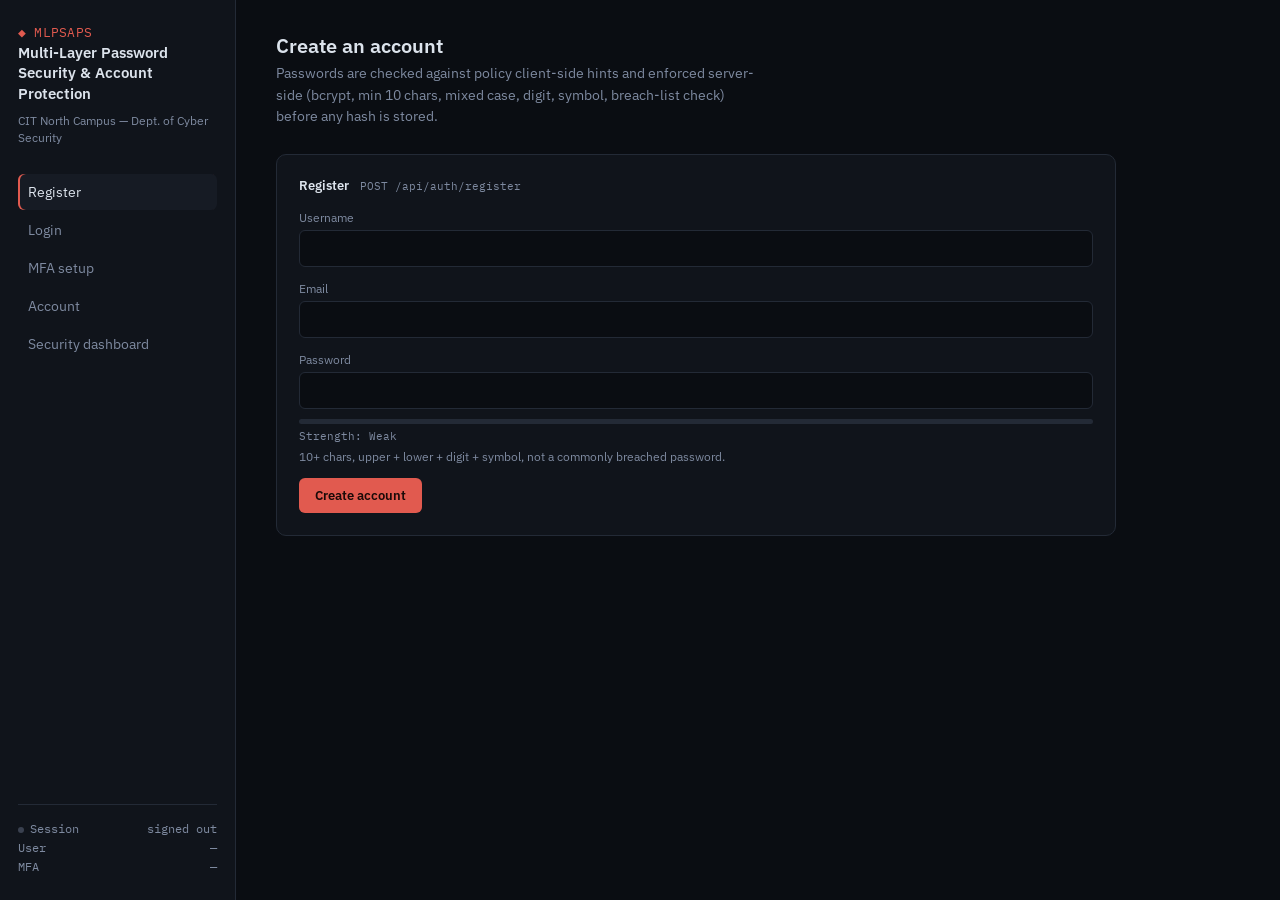
==== app/templates/index.html @ 43a4d63f "Add audit log PDF export" ====
<!DOCTYPE html>
<html lang="en">
<head>
<meta charset="UTF-8">
<meta name="viewport" content="width=device-width, initial-scale=1.0">
<title>MLPSAPS — Multi-Layer Password Security &amp; Account Protection</title>
<link rel="preconnect" href="https://fonts.googleapis.com">
<link href="https://fonts.googleapis.com/css2?family=IBM+Plex+Mono:wght@400;500;600;700&family=IBM+Plex+Sans:wght@400;500;600;700&display=swap" rel="stylesheet">
<style>
  :root{
    --bg: #0A0D12;
    --panel: #10141B;
    --panel-raised: #161B24;
    --line: #232A36;
    --text: #DCE3EC;
    --muted: #7E8AA0;
    --accent: #E15A4F;
    --accent-dim: #7A3530;
    --ok: #4FBE8A;
    --warn: #E0A63C;
    --danger: #E15A4F;
    --mono: 'IBM Plex Mono', ui-monospace, monospace;
    --sans: 'IBM Plex Sans', -apple-system, sans-serif;
  }
  *{box-sizing:border-box;}
  html,body{margin:0;padding:0;background:var(--bg);color:var(--text);font-family:var(--sans);}
  body{min-height:100vh;}
  a{color:inherit;}

  .shell{display:flex;min-height:100vh;}

  .rail{
    width:236px;flex-shrink:0;background:var(--panel);
    border-right:1px solid var(--line);padding:24px 18px;
    display:flex;flex-direction:column;gap:28px;
  }
  .brand{display:flex;flex-direction:column;gap:2px;}
  .brand .mark{font-family:var(--mono);font-size:13px;color:var(--accent);letter-spacing:.02em;}
  .brand .name{font-size:15px;font-weight:600;line-height:1.35;}
  .brand .sub{font-size:11.5px;color:var(--muted);margin-top:6px;line-height:1.5;}

  .nav{display:flex;flex-direction:column;gap:2px;}
  .nav button{
    all:unset;cursor:pointer;padding:9px 10px;border-radius:6px;
    font-size:13.5px;color:var(--muted);font-family:var(--sans);
  }
  .nav button:hover{background:var(--panel-raised);color:var(--text);}
  .nav button.active{background:var(--panel-raised);color:var(--text);box-shadow:inset 2px 0 0 var(--accent);}

  .session-box{
    margin-top:auto;border-top:1px solid var(--line);padding-top:14px;
    font-family:var(--mono);font-size:11.5px;color:var(--muted);
  }
  .session-box .row{display:flex;justify-content:space-between;padding:2px 0;}
  .session-box .dot{width:6px;height:6px;border-radius:50%;display:inline-block;margin-right:6px;}
  .dot.on{background:var(--ok);} .dot.off{background:#3A4150;}

  .main{flex:1;padding:32px 40px;max-width:920px;}
  .view{display:none;}
  .view.active{display:block;}

  h1{font-size:20px;font-weight:600;margin:0 0 4px;}
  .lede{color:var(--muted);font-size:13.5px;margin:0 0 26px;max-width:60ch;line-height:1.6;}

  .card{
    background:var(--panel);border:1px solid var(--line);border-radius:10px;
    padding:22px;margin-bottom:18px;
  }
  .card h2{font-size:13px;font-weight:600;margin:0 0 16px;color:var(--text);}
  .card h2 .tag{font-family:var(--mono);font-size:10.5px;color:var(--muted);font-weight:400;margin-left:8px;}

  label{display:block;font-size:12px;color:var(--muted);margin:0 0 5px;}
  input[type=text],input[type=password],input[type=email]{
    width:100%;background:var(--bg);border:1px solid var(--line);border-radius:6px;
    padding:9px 11px;color:var(--text);font-family:var(--mono);font-size:13px;margin-bottom:14px;
  }
  input:focus{outline:2px solid var(--accent-dim);outline-offset:1px;border-color:var(--accent);}

  .row2{display:grid;grid-template-columns:1fr 1fr;gap:14px;}

  button.btn{
    all:unset;cursor:pointer;background:var(--accent);color:#1A0A08;font-weight:600;
    font-size:13px;padding:9px 16px;border-radius:6px;font-family:var(--sans);
  }
  button.btn:hover{filter:brightness(1.08);}
  button.btn.secondary{background:var(--panel-raised);color:var(--text);border:1px solid var(--line);}
  button.btn:disabled{opacity:.5;cursor:not-allowed;}

  .msg{font-family:var(--mono);font-size:12.5px;padding:10px 12px;border-radius:6px;margin-bottom:14px;display:none;white-space:pre-wrap;}
  .msg.show{display:block;}
  .msg.error{background:rgba(225,90,79,.12);color:#F0958C;border:1px solid rgba(225,90,79,.3);}
  .msg.ok{background:rgba(79,190,138,.1);color:#8DDBB4;border:1px solid rgba(79,190,138,.28);}
  .msg.info{background:rgba(224,166,60,.1);color:#EFC57C;border:1px solid rgba(224,166,60,.28);}

  .qr-box{display:flex;gap:20px;align-items:flex-start;flex-wrap:wrap;}
  .qr-box img{background:#fff;padding:8px;border-radius:6px;}
  .secret{font-family:var(--mono);font-size:12px;color:var(--muted);word-break:break-all;}

  .stat-grid{display:grid;grid-template-columns:repeat(4,1fr);gap:12px;margin-bottom:18px;}
  .stat{background:var(--panel);border:1px solid var(--line);border-radius:10px;padding:16px;}
  .stat .num{font-family:var(--mono);font-size:24px;font-weight:600;}
  .stat .label{font-size:11.5px;color:var(--muted);margin-top:4px;}
  .stat.alert .num{color:var(--danger);}

  table{width:100%;border-collapse:collapse;font-family:var(--mono);font-size:12px;}
  th{text-align:left;color:var(--muted);font-weight:500;padding:8px 10px;border-bottom:1px solid var(--line);font-size:11px;text-transform:none;}
  td{padding:7px 10px;border-bottom:1px solid var(--line);color:var(--text);}
  tr:last-child td{border-bottom:none;}
  .pill{padding:2px 7px;border-radius:4px;font-size:10.5px;}
  .pill.ok{background:rgba(79,190,138,.14);color:#79D6A8;}
  .pill.fail{background:rgba(225,90,79,.14);color:#EE9088;}

  .recovery-codes{display:grid;grid-template-columns:1fr 1fr;gap:6px;font-family:var(--mono);font-size:13px;background:var(--bg);border:1px solid var(--line);border-radius:6px;padding:14px;margin:12px 0;}

  code.inline{font-family:var(--mono);background:var(--bg);padding:1px 5px;border-radius:4px;font-size:12px;}
  .hint{font-size:11.5px;color:var(--muted);margin-top:-8px;margin-bottom:14px;}
  .entropy-meter{margin:-4px 0 14px;}
  .entropy-track{height:5px;background:var(--line);border-radius:3px;overflow:hidden;}
  .entropy-fill{height:100%;width:0;background:var(--line);transition:width .18s ease,background-color .18s ease;}
  .entropy-label{font-family:var(--mono);font-size:11px;color:var(--muted);margin-top:5px;}
  .entropy-meter.fair .entropy-fill{background:var(--warn);}
  .entropy-meter.strong .entropy-fill{background:#6CA8E8;}
  .entropy-meter.very-strong .entropy-fill{background:var(--ok);}
</style>
</head>
<body>
<div class="shell">

  <nav class="rail">
    <div class="brand">
      <div class="mark">◆ MLPSAPS</div>
      <div class="name">Multi-Layer Password Security &amp; Account Protection</div>
      <div class="sub">CIT North Campus — Dept. of Cyber Security</div>
    </div>
    <div class="nav">
      <button data-view="register" class="active">Register</button>
      <button data-view="login">Login</button>
      <button data-view="mfa">MFA setup</button>
      <button data-view="account">Account</button>
      <button data-view="dashboard">Security dashboard</button>
    </div>
    <div class="session-box">
      <div class="row"><span><span class="dot off" id="sess-dot"></span>Session</span><span id="sess-state">signed out</span></div>
      <div class="row"><span>User</span><span id="sess-user">—</span></div>
      <div class="row"><span>MFA</span><span id="sess-mfa">—</span></div>
    </div>
  </nav>

  <main class="main">

    <!-- REGISTER -->
    <section class="view active" id="view-register">
      <h1>Create an account</h1>
      <p class="lede">Passwords are checked against policy client-side hints and enforced server-side (bcrypt, min 10 chars, mixed case, digit, symbol, breach-list check) before any hash is stored.</p>
      <div class="card">
        <h2>Register <span class="tag">POST /api/auth/register</span></h2>
        <div class="msg" id="register-msg"></div>
        <label>Username</label>
        <input type="text" id="reg-username" autocomplete="username">
        <label>Email</label>
        <input type="email" id="reg-email" autocomplete="email">
        <label>Password</label>
        <input type="password" id="reg-password" autocomplete="new-password">
        <div class="entropy-meter" id="reg-entropy-meter" aria-live="polite">
          <div class="entropy-track"><div class="entropy-fill" id="reg-entropy-fill"></div></div>
          <div class="entropy-label" id="reg-entropy-label">Strength: Weak</div>
        </div>
        <div class="hint">10+ chars, upper + lower + digit + symbol, not a commonly breached password.</div>
        <button class="btn" onclick="doRegister()">Create account</button>
      </div>
    </section>

    <!-- LOGIN -->
    <section class="view" id="view-login">
      <h1>Log in</h1>
      <p class="lede">Stage 1 checks your password against the brute-force guard. If MFA is enabled on your account, stage 2 will ask for a TOTP code.</p>
      <div class="card">
        <h2>Password <span class="tag">POST /api/auth/login</span></h2>
        <div class="msg" id="login-msg"></div>
        <label>Username</label>
        <input type="text" id="login-username" autocomplete="username">
        <label>Password</label>
        <input type="password" id="login-password" autocomplete="current-password">
        <button class="btn" onclick="doLogin()">Continue</button>
      </div>
      <div class="card" id="mfa-challenge-card" style="display:none;">
        <h2>Verify identity <span class="tag">POST /api/auth/verify-mfa</span></h2>
        <div class="msg" id="mfa-challenge-msg"></div>
        <label>6-digit authenticator code (or recovery code)</label>
        <input type="text" id="mfa-code" autocomplete="one-time-code">
        <label style="display:flex;align-items:center;gap:8px;font-size:12px;">
          <input type="checkbox" id="mfa-use-recovery" style="width:auto;margin:0;"> This is a recovery code
        </label>
        <button class="btn" onclick="doVerifyMfa()">Verify &amp; sign in</button>
      </div>
    </section>

    <!-- MFA SETUP -->
    <section class="view" id="view-mfa">
      <h1>Multi-factor authentication</h1>
      <p class="lede">TOTP adds a second, time-based factor on top of your password. Requires an active session — log in first.</p>
      <div class="card">
        <h2>Enrol <span class="tag">POST /api/auth/mfa/setup</span></h2>
        <div class="msg" id="mfa-setup-msg"></div>
        <button class="btn secondary" onclick="doMfaSetup()">Generate secret &amp; QR</button>
        <div id="qr-area" style="margin-top:16px;"></div>
      </div>
      <div class="card" id="mfa-confirm-card" style="display:none;">
        <h2>Confirm <span class="tag">POST /api/auth/mfa/confirm</span></h2>
        <label>Enter the 6-digit code from your authenticator app</label>
        <input type="text" id="mfa-confirm-code">
        <button class="btn" onclick="doMfaConfirm()">Enable MFA</button>
        <div id="recovery-area"></div>
      </div>
    </section>

    <!-- ACCOUNT -->
    <section class="view" id="view-account">
      <h1>Account</h1>
      <p class="lede">Session info and password change. Requires an active session.</p>
      <div class="card">
        <h2>Current session <span class="tag">GET /api/auth/me</span></h2>
        <div class="msg" id="account-msg"></div>
        <pre id="me-json" style="font-family:var(--mono);font-size:12px;color:var(--muted);margin:0;">—</pre>
      </div>
      <div class="card">
        <h2>Change password <span class="tag">POST /api/auth/change-password</span></h2>
        <div class="msg" id="cp-msg"></div>
        <label>Current password</label>
        <input type="password" id="cp-current">
        <label>New password</label>
        <input type="password" id="cp-new">
        <button class="btn" onclick="doChangePassword()">Update password</button>
      </div>
      <div class="card">
        <h2>Account details <span class="tag">POST /api/auth/update-account</span></h2>
        <div class="msg" id="account-details-msg"></div>
        <label>Display name</label>
        <input type="text" id="account-username" autocomplete="username">
        <label>Email</label>
        <input type="email" id="account-email" autocomplete="email">
        <button class="btn" onclick="doUpdateAccount()">Update details</button>
      </div>
    </section>

    <!-- DASHBOARD -->
    <section class="view" id="view-dashboard">
      <h1>Security dashboard</h1>
      <p class="lede">Admin-only view over the audit log, raw login attempts, and lockout history. Log in as an admin account to load live data.</p>
      <div class="msg" id="dash-msg"></div>

      <div class="stat-grid" id="stat-grid">
        <div class="stat"><div class="num" id="stat-users">—</div><div class="label">Total users</div></div>
        <div class="stat"><div class="num" id="stat-attempts">—</div><div class="label">Login attempts</div></div>
        <div class="stat alert"><div class="num" id="stat-failed">—</div><div class="label">Failed attempts</div></div>
        <div class="stat"><div class="num" id="stat-locked">—</div><div class="label">Active lockouts</div></div>
      </div>

      <button class="btn secondary" onclick="loadDashboard()">Refresh</button>

      <div class="card" style="margin-top:18px;">
        <h2>Audit log <span class="tag">GET /api/admin/audit-log</span> <button class="btn secondary" onclick="exportAuditLog()">Export CSV</button> <button class="btn secondary" onclick="exportAuditLogPdf()">Export PDF</button></h2>
        <table id="audit-table"><thead><tr><th>Time</th><th>Event</th><th>User</th><th>IP</th><th>Details</th></tr></thead><tbody></tbody></table>
      </div>

      <div class="card">
        <h2>Login attempts <span class="tag">GET /api/admin/login-attempts</span></h2>
        <table id="attempts-table"><thead><tr><th>Time</th><th>Username</th><th>Stage</th><th>Result</th><th>Reason</th><th>IP</th></tr><th>Status</th></tr></thead><tbody></tbody></table>
      </div>

      <div class="card">
        <h2>Lockouts <span class="tag">GET /api/admin/lockouts</span></h2>
        <table id="lockouts-table"><thead><tr><th>User ID</th><th>#</th><th>Locked at</th><th>Unlocks at</th><th>Duration</th><th>Status</th><th>Action</th></tr></thead><tbody></tbody></table>
      </div>
    </section>

  </main>
</div>

<script>
const state = { accessToken: null, refreshToken: null, preMfaToken: null, user: null };

// --- nav ---
document.querySelectorAll('.nav button').forEach(btn => {
  btn.addEventListener('click', () => {
    document.querySelectorAll('.nav button').forEach(b => b.classList.remove('active'));
    document.querySelectorAll('.view').forEach(v => v.classList.remove('active'));
    btn.classList.add('active');
    document.getElementById('view-' + btn.dataset.view).classList.add('active');
    if (btn.dataset.view === 'account') loadMe();
    if (btn.dataset.view === 'dashboard') loadDashboard();
  });
});

function showMsg(id, text, kind){
  const el = document.getElementById(id);
  el.textContent = text;
  el.className = 'msg show ' + kind;
}
function hideMsg(id){
  document.getElementById(id).className = 'msg';
}

function updateRegistrationEntropy(){
  const password = document.getElementById('reg-password').value;
  const meter = document.getElementById('reg-entropy-meter');
  const fill = document.getElementById('reg-entropy-fill');
  const label = document.getElementById('reg-entropy-label');
  let poolSize = 0;
  if (/[a-z]/.test(password)) poolSize += 26;
  if (/[A-Z]/.test(password)) poolSize += 26;
  if (/[0-9]/.test(password)) poolSize += 10;
  if (/[^A-Za-z0-9]/.test(password)) poolSize += 32;

  const entropyBits = poolSize ? password.length * Math.log2(poolSize) : 0;
  let strength = 'Weak';
  let className = '';
  let width = Math.min(entropyBits / 100 * 100, 100);
  if (entropyBits >= 80) {
    strength = 'Very Strong';
    className = 'very-strong';
  } else if (entropyBits >= 60) {
    strength = 'Strong';
    className = 'strong';
  } else if (entropyBits >= 40) {
    strength = 'Fair';
    className = 'fair';
  }

  meter.className = 'entropy-meter ' + className;
  fill.style.width = width + '%';
  label.textContent = 'Strength: ' + strength;
}

document.getElementById('reg-password').addEventListener('input', updateRegistrationEntropy);

function updateSessionBox(){
  document.getElementById('sess-dot').className = 'dot ' + (state.accessToken ? 'on' : 'off');
  document.getElementById('sess-state').textContent = state.accessToken ? 'signed in' : 'signed out';
  document.getElementById('sess-user').textContent = state.user ? state.user.username : '—';
  document.getElementById('sess-mfa').textContent = state.user ? (state.user.mfa_enabled ? 'enabled' : 'disabled') : '—';
}

async function api(path, opts={}){
  opts.headers = opts.headers || {};
  opts.headers['Content-Type'] = 'application/json';
  if (opts.auth === 'access' && state.accessToken) opts.headers['Authorization'] = 'Bearer ' + state.accessToken;
  if (opts.auth === 'pre_mfa' && state.preMfaToken) opts.headers['Authorization'] = 'Bearer ' + state.preMfaToken;
  const res = await fetch(path, opts);
  let data = {};
  try { data = await res.json(); } catch(e) {}
  return { ok: res.ok, status: res.status, data };
}

async function doRegister(){
  hideMsg('register-msg');
  const username = document.getElementById('reg-username').value.trim();
  const email = document.getElementById('reg-email').value.trim();
  const password = document.getElementById('reg-password').value;
  const { ok, data } = await api('/api/auth/register', { method:'POST', body: JSON.stringify({username, email, password}) });
  if (ok) {
    showMsg('register-msg', 'Account created for ' + data.user.username + '. You can log in now.', 'ok');
  } else {
    showMsg('register-msg', (data.error || 'Registration failed.') + (data.details ? '\n- ' + data.details.join('\n- ') : ''), 'error');
  }
}

async function doLogin(){
  hideMsg('login-msg');
  document.getElementById('mfa-challenge-card').style.display = 'none';
  const username = document.getElementById('login-username').value.trim();
  const password = document.getElementById('login-password').value;
  const { ok, status, data } = await api('/api/auth/login', { method:'POST', body: JSON.stringify({username, password}) });
  if (!ok) {
    let msg = data.error || 'Login failed.';
    if (status === 423 && data.retry_after_seconds) msg += ' Retry in ' + data.retry_after_seconds + 's.';
    showMsg('login-msg', msg, 'error');
    return;
  }
  if (data.mfa_required) {
    state.preMfaToken = data.pre_mfa_token;
    showMsg('login-msg', 'Password verified. Complete MFA to finish signing in.', 'info');
    document.getElementById('mfa-challenge-card').style.display = 'block';
    return;
  }
  state.accessToken = data.access_token;
  state.refreshToken = data.refresh_token;
  state.user = data.user;
  updateSessionBox();
  showMsg('login-msg', 'Signed in as ' + data.user.username + '.', 'ok');
}

async function doVerifyMfa(){
  hideMsg('mfa-challenge-msg');
  const code = document.getElementById('mfa-code').value.trim();
  const use_recovery_code = document.getElementById('mfa-use-recovery').checked;
  const { ok, data } = await api('/api/auth/verify-mfa', { method:'POST', auth:'pre_mfa', body: JSON.stringify({code, use_recovery_code}) });
  if (!ok) { showMsg('mfa-challenge-msg', data.error || 'Verification failed.', 'error'); return; }
  state.accessToken = data.access_token;
  state.refreshToken = data.refresh_token;
  state.user = data.user;
  updateSessionBox();
  showMsg('mfa-challenge-msg', 'MFA verified. Signed in as ' + data.user.username + '.', 'ok');
}

async function doMfaSetup(){
  hideMsg('mfa-setup-msg');
  if (!state.accessToken) { showMsg('mfa-setup-msg', 'Log in first.', 'error'); return; }
  const { ok, data } = await api('/api/auth/mfa/setup', { method:'POST', auth:'access' });
  if (!ok) { showMsg('mfa-setup-msg', data.error || 'Could not start MFA setup.', 'error'); return; }
  const qrUrl = 'https://api.qrserver.com/v1/create-qr-code/?size=180x180&data=' + encodeURIComponent(data.provisioning_uri);
  document.getElementById('qr-area').innerHTML =
    '<div class="qr-box"><img src="' + qrUrl + '" width="160" height="160" alt="QR code"/>' +
    '<div><div class="hint">Scan with Google Authenticator / Authy, or enter manually:</div>' +
    '<div class="secret">' + data.secret + '</div></div></div>';
  document.getElementById('mfa-confirm-card').style.display = 'block';
}

async function doMfaConfirm(){
  const code = document.getElementById('mfa-confirm-code').value.trim();
  const { ok, data } = await api('/api/auth/mfa/confirm', { method:'POST', auth:'access', body: JSON.stringify({code}) });
  const area = document.getElementById('recovery-area');
  if (!ok) { area.innerHTML = ''; showMsg('mfa-setup-msg', data.error || 'Could not confirm MFA.', 'error'); return; }
  state.user.mfa_enabled = true;
  updateSessionBox();
  area.innerHTML = '<div class="msg show ok">MFA enabled. Save these recovery codes now — shown only once.</div>' +
    '<div class="recovery-codes">' + data.recovery_codes.map(c => '<div>' + c + '</div>').join('') + '</div>';
}

async function loadMe(){
  hideMsg('account-msg');
  if (!state.accessToken) { showMsg('account-msg', 'Log in first.', 'info'); document.getElementById('me-json').textContent = '—'; return; }
  const { ok, data } = await api('/api/auth/me', { auth:'access' });
  if (!ok) { showMsg('account-msg', data.error || 'Could not load session.', 'error'); return; }
  document.getElementById('me-json').textContent = JSON.stringify(data.user, null, 2);
  document.getElementById('account-username').value = data.user.username;
  document.getElementById('account-email').value = data.user.email;
  state.user = data.user;
  updateSessionBox();
}

async function doChangePassword(){
  hideMsg('cp-msg');
  if (!state.accessToken) { showMsg('cp-msg', 'Log in first.', 'error'); return; }
  const current_password = document.getElementById('cp-current').value;
  const new_password = document.getElementById('cp-new').value;
  const { ok, data } = await api('/api/auth/change-password', { method:'POST', auth:'access', body: JSON.stringify({current_password, new_password}) });
  if (!ok) { showMsg('cp-msg', (data.error || 'Could not change password.') + (data.details ? '\n- ' + data.details.join('\n- ') : ''), 'error'); return; }
  showMsg('cp-msg', 'Password updated.', 'ok');
}

async function doUpdateAccount(){
  hideMsg('account-details-msg');
  if (!state.accessToken) { showMsg('account-details-msg', 'Log in first.', 'error'); return; }
  const username = document.getElementById('account-username').value.trim();
  const email = document.getElementById('account-email').value.trim();
  const { ok, data } = await api('/api/auth/update-account', {
    method:'POST', auth:'access', body: JSON.stringify({username, email})
  });
  if (!ok) { showMsg('account-details-msg', data.error || 'Could not update account details.', 'error'); return; }
  state.user = data.user;
  updateSessionBox();
  document.getElementById('me-json').textContent = JSON.stringify(data.user, null, 2);
  showMsg('account-details-msg', 'Account details updated.', 'ok');
}

async function loadDashboard(){
  hideMsg('dash-msg');
  if (!state.accessToken) { showMsg('dash-msg', 'Log in as an admin account to load the dashboard.', 'info'); return; }

  const s = await api('/api/admin/stats', { auth:'access' });
  if (!s.ok) { showMsg('dash-msg', s.data.error || 'Could not load stats (admin only).', 'error'); return; }
  document.getElementById('stat-users').textContent = s.data.total_users;
  document.getElementById('stat-attempts').textContent = s.data.total_login_attempts;
  document.getElementById('stat-failed').textContent = s.data.failed_login_attempts;
  document.getElementById('stat-locked').textContent = s.data.active_lockouts;

  const a = await api('/api/admin/audit-log?limit=40', { auth:'access' });
  const auditBody = document.querySelector('#audit-table tbody');
  auditBody.innerHTML = (a.data.entries || []).map(e =>
    '<tr><td>' + fmtTime(e.created_at) + '</td><td>' + e.event_type + '</td><td>' + (e.user_id ?? '—') +
    '</td><td>' + (e.ip_address || '—') + '</td><td>' + (e.details || '') + '</td></tr>'
  ).join('');

  const la = await api('/api/admin/login-attempts?limit=40', { auth:'access' });
  const attemptsBody = document.querySelector('#attempts-table tbody');
  attemptsBody.innerHTML = (la.data.attempts || []).map(x =>
    '<tr><td>' + fmtTime(x.created_at) + '</td><td>' + x.username_tried + '</td><td>' + x.stage +
    '</td><td><span class="pill ' + (x.success ? 'ok">success' : 'fail">failed') + '</span></td><td>' + (x.reason || '') +
    '</td><td>' + x.ip_address + '</td></tr>'
  ).join('');

  const lo = await api('/api/admin/lockouts', { auth:'access' });
  const lockBody = document.querySelector('#lockouts-table tbody');
  lockBody.innerHTML = (lo.data.lockouts || []).map(l =>
    '<tr><td>' + l.user_id + '</td><td>' + l.lockout_number + '</td><td>' + fmtTime(l.locked_at) +
    '</td><td>' + fmtTime(l.unlock_at) + '</td><td>' + l.duration_seconds + 's</td><td>' +
    (l.active ? '<span class="pill fail">active</span>' : '<span class="pill ok">expired</span>') + '</td><td>' +
    (l.active ? '<button class="btn secondary btn-xs" onclick="doUnlock(' + l.user_id + ')">Unlock</button>' : '—') +
    '</td></tr>'
  ).join('');
}

async function doUnlock(userId){
  const { ok, data } = await api('/api/admin/unlock/' + userId, { method:'POST', auth:'access' });
  if (!ok) { showMsg('dash-msg', data.error || 'Could not unlock user.', 'error'); return; }
  showMsg('dash-msg', data.message || 'User unlocked.', 'ok');
  loadDashboard();
}

async function exportAuditLog(){
  if (!state.accessToken) { showMsg('dash-msg', 'Log in as an admin account to export the audit log.', 'info'); return; }
  const response = await fetch('/api/admin/audit-log/export', {
    headers: { 'Authorization': 'Bearer ' + state.accessToken }
  });
  if (!response.ok) {
    let data = {};
    try { data = await response.json(); } catch(e) {}
    showMsg('dash-msg', data.error || 'Could not export the audit log.', 'error');
    return;
  }

  const blob = await response.blob();
  const url = URL.createObjectURL(blob);
  const link = document.createElement('a');
  link.href = url;
  link.download = 'audit_log.csv';
  document.body.appendChild(link);
  link.click();
  link.remove();
  URL.revokeObjectURL(url);
}

async function exportAuditLogPdf(){
  if (!state.accessToken) { showMsg('dash-msg', 'Log in as an admin account to export the audit log.', 'info'); return; }
  const response = await fetch('/api/admin/audit-log/export-pdf', {
    headers: { 'Authorization': 'Bearer ' + state.accessToken }
  });
  if (!response.ok) {
    let data = {};
    try { data = await response.json(); } catch(e) {}
    showMsg('dash-msg', data.error || 'Could not export the audit log.', 'error');
    return;
  }

  const blob = await response.blob();
  const url = URL.createObjectURL(blob);
  const link = document.createElement('a');
  link.href = url;
  link.download = 'audit_log.pdf';
  document.body.appendChild(link);
  link.click();
  link.remove();
  URL.revokeObjectURL(url);
}

function fmtTime(iso){
  try { return new Date(iso).toLocaleString(); } catch(e) { return iso; }
}

updateSessionBox();
</script>
</body>
</html>
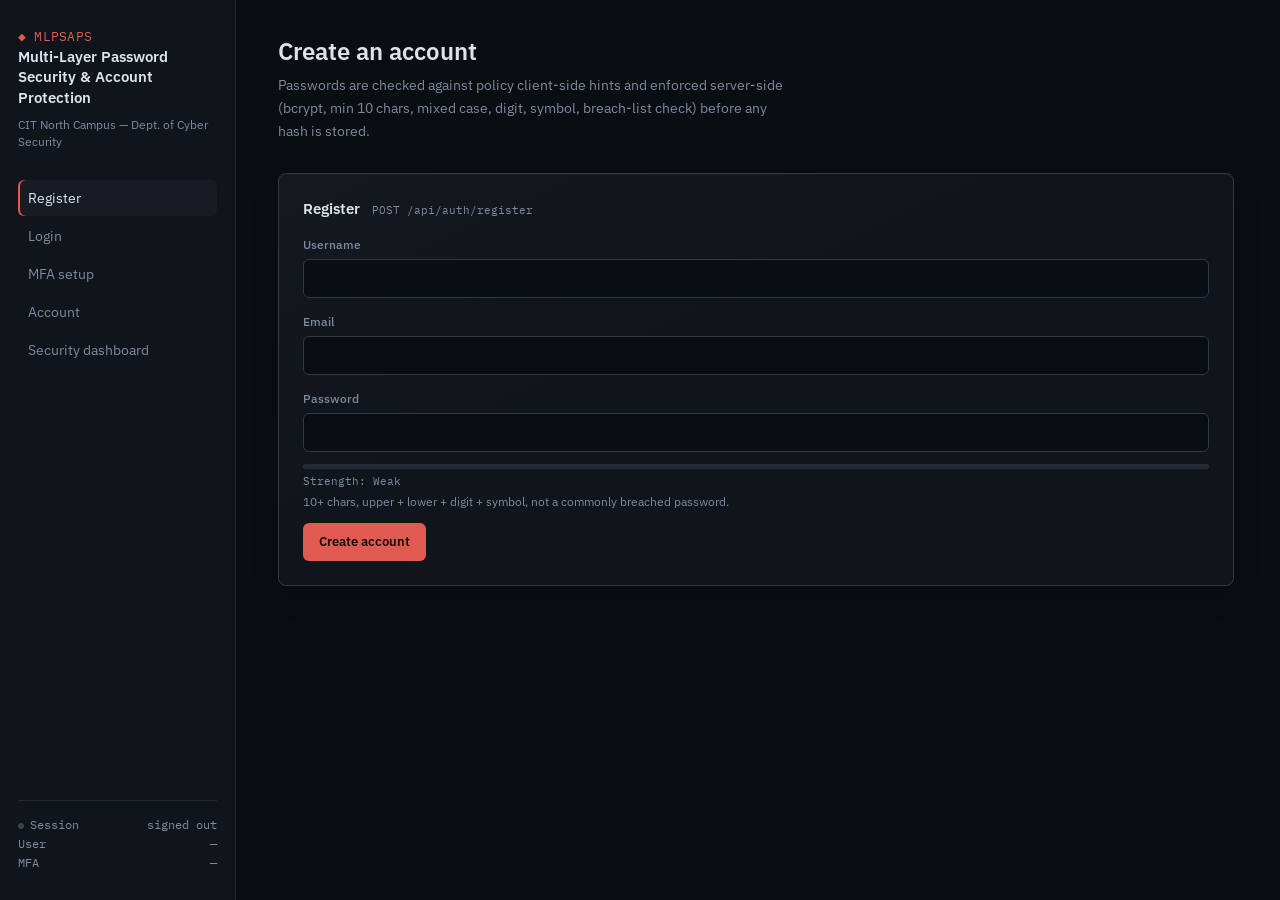
==== commit 5f5760d1: "Add attack simulation button and polish dashboard styling" ====
--- a/app/templates/index.html
+++ b/app/templates/index.html
@@ -12,6 +12,7 @@
     --panel: #10141B;
     --panel-raised: #161B24;
     --line: #232A36;
+    --line-strong: #303949;
     --text: #DCE3EC;
     --muted: #7E8AA0;
     --accent: #E15A4F;
@@ -19,6 +20,10 @@
     --ok: #4FBE8A;
     --warn: #E0A63C;
     --danger: #E15A4F;
+    --space-2: 10px;
+    --space-3: 14px;
+    --space-4: 18px;
+    --space-5: 24px;
     --mono: 'IBM Plex Mono', ui-monospace, monospace;
     --sans: 'IBM Plex Sans', -apple-system, sans-serif;
   }
@@ -31,8 +36,8 @@
 
   .rail{
     width:236px;flex-shrink:0;background:var(--panel);
-    border-right:1px solid var(--line);padding:24px 18px;
-    display:flex;flex-direction:column;gap:28px;
+    border-right:1px solid var(--line);padding:28px 18px;
+    display:flex;flex-direction:column;gap:30px;
   }
   .brand{display:flex;flex-direction:column;gap:2px;}
   .brand .mark{font-family:var(--mono);font-size:13px;color:var(--accent);letter-spacing:.02em;}
@@ -41,7 +46,7 @@
 
   .nav{display:flex;flex-direction:column;gap:2px;}
   .nav button{
-    all:unset;cursor:pointer;padding:9px 10px;border-radius:6px;
+    all:unset;cursor:pointer;padding:9px var(--space-2);border-radius:6px;
     font-size:13.5px;color:var(--muted);font-family:var(--sans);
   }
   .nav button:hover{background:var(--panel-raised);color:var(--text);}
@@ -55,24 +60,26 @@
   .session-box .dot{width:6px;height:6px;border-radius:50%;display:inline-block;margin-right:6px;}
   .dot.on{background:var(--ok);} .dot.off{background:#3A4150;}
 
-  .main{flex:1;padding:32px 40px;max-width:920px;}
+  .main{flex:1;padding:36px 42px;max-width:1040px;}
   .view{display:none;}
   .view.active{display:block;}
 
-  h1{font-size:20px;font-weight:600;margin:0 0 4px;}
-  .lede{color:var(--muted);font-size:13.5px;margin:0 0 26px;max-width:60ch;line-height:1.6;}
+  h1{font-size:24px;font-weight:600;line-height:1.25;margin:0 0 8px;}
+  .lede{color:var(--muted);font-size:14px;margin:0 0 30px;max-width:64ch;line-height:1.65;}
 
   .card{
-    background:var(--panel);border:1px solid var(--line);border-radius:10px;
-    padding:22px;margin-bottom:18px;
-  }
-  .card h2{font-size:13px;font-weight:600;margin:0 0 16px;color:var(--text);}
+    background:linear-gradient(155deg,rgba(255,255,255,.018),transparent 44%),var(--panel);
+    border:1px solid var(--line-strong);border-radius:8px;
+    padding:var(--space-5);margin-bottom:20px;
+    box-shadow:0 10px 26px rgba(0,0,0,.18),inset 0 1px 0 rgba(255,255,255,.025);
+  }
+  .card h2{font-size:15px;font-weight:600;line-height:1.4;margin:0 0 var(--space-4);color:var(--text);}
   .card h2 .tag{font-family:var(--mono);font-size:10.5px;color:var(--muted);font-weight:400;margin-left:8px;}
 
-  label{display:block;font-size:12px;color:var(--muted);margin:0 0 5px;}
+  label{display:block;font-size:12px;font-weight:500;color:var(--muted);margin:0 0 7px;}
   input[type=text],input[type=password],input[type=email]{
-    width:100%;background:var(--bg);border:1px solid var(--line);border-radius:6px;
-    padding:9px 11px;color:var(--text);font-family:var(--mono);font-size:13px;margin-bottom:14px;
+    width:100%;background:var(--bg);border:1px solid var(--line-strong);border-radius:6px;
+    padding:var(--space-2) 12px;color:var(--text);font-family:var(--mono);font-size:13px;margin-bottom:16px;
   }
   input:focus{outline:2px solid var(--accent-dim);outline-offset:1px;border-color:var(--accent);}
 
@@ -80,13 +87,15 @@
 
   button.btn{
     all:unset;cursor:pointer;background:var(--accent);color:#1A0A08;font-weight:600;
-    font-size:13px;padding:9px 16px;border-radius:6px;font-family:var(--sans);
-  }
-  button.btn:hover{filter:brightness(1.08);}
+    font-size:13px;padding:10px 16px;border-radius:6px;font-family:var(--sans);
+    line-height:1.35;transition:filter .15s ease,transform .15s ease,border-color .15s ease;
+  }
+  button.btn:hover{filter:brightness(1.08);transform:translateY(-1px);}
   button.btn.secondary{background:var(--panel-raised);color:var(--text);border:1px solid var(--line);}
+  button.btn.secondary:hover{border-color:#465368;}
   button.btn:disabled{opacity:.5;cursor:not-allowed;}
 
-  .msg{font-family:var(--mono);font-size:12.5px;padding:10px 12px;border-radius:6px;margin-bottom:14px;display:none;white-space:pre-wrap;}
+  .msg{font-family:var(--mono);font-size:12px;line-height:1.55;padding:11px 13px;border-radius:6px;margin-bottom:16px;display:none;white-space:pre-wrap;}
   .msg.show{display:block;}
   .msg.error{background:rgba(225,90,79,.12);color:#F0958C;border:1px solid rgba(225,90,79,.3);}
   .msg.ok{background:rgba(79,190,138,.1);color:#8DDBB4;border:1px solid rgba(79,190,138,.28);}
@@ -95,20 +104,25 @@
   .qr-box{display:flex;gap:20px;align-items:flex-start;flex-wrap:wrap;}
   .qr-box img{background:#fff;padding:8px;border-radius:6px;}
   .secret{font-family:var(--mono);font-size:12px;color:var(--muted);word-break:break-all;}
-
-  .stat-grid{display:grid;grid-template-columns:repeat(4,1fr);gap:12px;margin-bottom:18px;}
-  .stat{background:var(--panel);border:1px solid var(--line);border-radius:10px;padding:16px;}
-  .stat .num{font-family:var(--mono);font-size:24px;font-weight:600;}
-  .stat .label{font-size:11.5px;color:var(--muted);margin-top:4px;}
+  .security-key-list{margin-top:16px;border-top:1px solid var(--line);}
+  .security-key-row{display:flex;justify-content:space-between;align-items:center;gap:16px;padding:12px 0;border-bottom:1px solid var(--line);}
+  .security-key-name{font-size:13px;font-weight:600;}
+  .security-key-date{font-family:var(--mono);font-size:11px;color:var(--muted);margin-top:4px;}
+  .simulation-log{max-height:260px;overflow-y:auto;background:var(--bg);border:1px solid var(--line);border-radius:6px;padding:12px;margin-top:14px;font-family:var(--mono);font-size:11.5px;line-height:1.6;white-space:pre-wrap;color:var(--muted);}
+
+  .stat-grid{display:grid;grid-template-columns:repeat(4,1fr);gap:var(--space-3);margin-bottom:22px;}
+  .stat{background:var(--panel);border:1px solid var(--line-strong);border-radius:8px;padding:var(--space-4);box-shadow:0 8px 20px rgba(0,0,0,.14);}
+  .stat .num{font-family:var(--mono);font-size:26px;font-weight:600;line-height:1.2;}
+  .stat .label{font-size:12px;color:var(--muted);margin-top:7px;}
   .stat.alert .num{color:var(--danger);}
 
   table{width:100%;border-collapse:collapse;font-family:var(--mono);font-size:12px;}
-  th{text-align:left;color:var(--muted);font-weight:500;padding:8px 10px;border-bottom:1px solid var(--line);font-size:11px;text-transform:none;}
-  td{padding:7px 10px;border-bottom:1px solid var(--line);color:var(--text);}
+  th{text-align:left;color:var(--muted);font-weight:600;padding:11px 12px;border-bottom:1px solid var(--line-strong);font-size:11px;text-transform:none;}
+  td{padding:10px 12px;border-bottom:1px solid var(--line);color:var(--text);}
   tr:last-child td{border-bottom:none;}
-  .pill{padding:2px 7px;border-radius:4px;font-size:10.5px;}
-  .pill.ok{background:rgba(79,190,138,.14);color:#79D6A8;}
-  .pill.fail{background:rgba(225,90,79,.14);color:#EE9088;}
+  .pill{display:inline-flex;align-items:center;min-height:22px;padding:3px 8px;border:1px solid transparent;border-radius:4px;font-family:var(--mono);font-size:10.5px;font-weight:600;line-height:1.2;white-space:nowrap;}
+  .pill.ok,.pill.success,.pill.expired{background:rgba(79,190,138,.12);border-color:rgba(79,190,138,.28);color:#8DDBB4;}
+  .pill.fail,.pill.active,.pill.locked{background:rgba(225,90,79,.12);border-color:rgba(225,90,79,.3);color:#F0958C;}
 
   .recovery-codes{display:grid;grid-template-columns:1fr 1fr;gap:6px;font-family:var(--mono);font-size:13px;background:var(--bg);border:1px solid var(--line);border-radius:6px;padding:14px;margin:12px 0;}
 
@@ -121,6 +135,24 @@
   .entropy-meter.fair .entropy-fill{background:var(--warn);}
   .entropy-meter.strong .entropy-fill{background:#6CA8E8;}
   .entropy-meter.very-strong .entropy-fill{background:var(--ok);}
+  @media (max-width:900px){
+    .main{padding:30px 26px;}
+    .stat-grid{grid-template-columns:repeat(2,minmax(0,1fr));}
+  }
+  @media (max-width:640px){
+    .shell{display:block;}
+    .rail{width:100%;padding:18px;gap:18px;border-right:0;border-bottom:1px solid var(--line);}
+    .nav{display:grid;grid-template-columns:repeat(2,minmax(0,1fr));}
+    .session-box{margin-top:0;}
+    .main{padding:24px 16px;}
+    h1{font-size:21px;}
+    .card{padding:18px;margin-bottom:16px;}
+    .stat-grid{gap:10px;}
+    .stat{padding:14px;}
+    .stat .num{font-size:22px;}
+    table{font-size:11px;}
+    th,td{padding:8px;}
+  }
 </style>
 </head>
 <body>
@@ -212,6 +244,12 @@
         <button class="btn" onclick="doMfaConfirm()">Enable MFA</button>
         <div id="recovery-area"></div>
       </div>
+      <div class="card">
+        <h2>Security Keys / Passwordless Login</h2>
+        <div class="msg" id="webauthn-msg"></div>
+        <button class="btn secondary" onclick="doAddSecurityKey()">Add Security Key</button>
+        <div class="security-key-list" id="webauthn-credentials"></div>
+      </div>
     </section>
 
     <!-- ACCOUNT -->
@@ -272,293 +310,18 @@
         <h2>Lockouts <span class="tag">GET /api/admin/lockouts</span></h2>
         <table id="lockouts-table"><thead><tr><th>User ID</th><th>#</th><th>Locked at</th><th>Unlocks at</th><th>Duration</th><th>Status</th><th>Action</th></tr></thead><tbody></tbody></table>
       </div>
+
+      <div class="card">
+        <h2>Brute-force simulation <span class="tag">POST /api/admin/simulate-lockout</span></h2>
+        <div class="msg" id="simulation-msg"></div>
+        <button class="btn secondary" id="simulate-lockout-btn" onclick="runAttackSimulation()">Run Attack Simulation</button>
+        <div class="simulation-log" id="simulation-log" role="log" aria-live="polite">Simulation results will appear here.</div>
+      </div>
     </section>
 
   </main>
 </div>
 
-<script>
-const state = { accessToken: null, refreshToken: null, preMfaToken: null, user: null };
-
-// --- nav ---
-document.querySelectorAll('.nav button').forEach(btn => {
-  btn.addEventListener('click', () => {
-    document.querySelectorAll('.nav button').forEach(b => b.classList.remove('active'));
-    document.querySelectorAll('.view').forEach(v => v.classList.remove('active'));
-    btn.classList.add('active');
-    document.getElementById('view-' + btn.dataset.view).classList.add('active');
-    if (btn.dataset.view === 'account') loadMe();
-    if (btn.dataset.view === 'dashboard') loadDashboard();
-  });
-});
-
-function showMsg(id, text, kind){
-  const el = document.getElementById(id);
-  el.textContent = text;
-  el.className = 'msg show ' + kind;
-}
-function hideMsg(id){
-  document.getElementById(id).className = 'msg';
-}
-
-function updateRegistrationEntropy(){
-  const password = document.getElementById('reg-password').value;
-  const meter = document.getElementById('reg-entropy-meter');
-  const fill = document.getElementById('reg-entropy-fill');
-  const label = document.getElementById('reg-entropy-label');
-  let poolSize = 0;
-  if (/[a-z]/.test(password)) poolSize += 26;
-  if (/[A-Z]/.test(password)) poolSize += 26;
-  if (/[0-9]/.test(password)) poolSize += 10;
-  if (/[^A-Za-z0-9]/.test(password)) poolSize += 32;
-
-  const entropyBits = poolSize ? password.length * Math.log2(poolSize) : 0;
-  let strength = 'Weak';
-  let className = '';
-  let width = Math.min(entropyBits / 100 * 100, 100);
-  if (entropyBits >= 80) {
-    strength = 'Very Strong';
-    className = 'very-strong';
-  } else if (entropyBits >= 60) {
-    strength = 'Strong';
-    className = 'strong';
-  } else if (entropyBits >= 40) {
-    strength = 'Fair';
-    className = 'fair';
-  }
-
-  meter.className = 'entropy-meter ' + className;
-  fill.style.width = width + '%';
-  label.textContent = 'Strength: ' + strength;
-}
-
-document.getElementById('reg-password').addEventListener('input', updateRegistrationEntropy);
-
-function updateSessionBox(){
-  document.getElementById('sess-dot').className = 'dot ' + (state.accessToken ? 'on' : 'off');
-  document.getElementById('sess-state').textContent = state.accessToken ? 'signed in' : 'signed out';
-  document.getElementById('sess-user').textContent = state.user ? state.user.username : '—';
-  document.getElementById('sess-mfa').textContent = state.user ? (state.user.mfa_enabled ? 'enabled' : 'disabled') : '—';
-}
-
-async function api(path, opts={}){
-  opts.headers = opts.headers || {};
-  opts.headers['Content-Type'] = 'application/json';
-  if (opts.auth === 'access' && state.accessToken) opts.headers['Authorization'] = 'Bearer ' + state.accessToken;
-  if (opts.auth === 'pre_mfa' && state.preMfaToken) opts.headers['Authorization'] = 'Bearer ' + state.preMfaToken;
-  const res = await fetch(path, opts);
-  let data = {};
-  try { data = await res.json(); } catch(e) {}
-  return { ok: res.ok, status: res.status, data };
-}
-
-async function doRegister(){
-  hideMsg('register-msg');
-  const username = document.getElementById('reg-username').value.trim();
-  const email = document.getElementById('reg-email').value.trim();
-  const password = document.getElementById('reg-password').value;
-  const { ok, data } = await api('/api/auth/register', { method:'POST', body: JSON.stringify({username, email, password}) });
-  if (ok) {
-    showMsg('register-msg', 'Account created for ' + data.user.username + '. You can log in now.', 'ok');
-  } else {
-    showMsg('register-msg', (data.error || 'Registration failed.') + (data.details ? '\n- ' + data.details.join('\n- ') : ''), 'error');
-  }
-}
-
-async function doLogin(){
-  hideMsg('login-msg');
-  document.getElementById('mfa-challenge-card').style.display = 'none';
-  const username = document.getElementById('login-username').value.trim();
-  const password = document.getElementById('login-password').value;
-  const { ok, status, data } = await api('/api/auth/login', { method:'POST', body: JSON.stringify({username, password}) });
-  if (!ok) {
-    let msg = data.error || 'Login failed.';
-    if (status === 423 && data.retry_after_seconds) msg += ' Retry in ' + data.retry_after_seconds + 's.';
-    showMsg('login-msg', msg, 'error');
-    return;
-  }
-  if (data.mfa_required) {
-    state.preMfaToken = data.pre_mfa_token;
-    showMsg('login-msg', 'Password verified. Complete MFA to finish signing in.', 'info');
-    document.getElementById('mfa-challenge-card').style.display = 'block';
-    return;
-  }
-  state.accessToken = data.access_token;
-  state.refreshToken = data.refresh_token;
-  state.user = data.user;
-  updateSessionBox();
-  showMsg('login-msg', 'Signed in as ' + data.user.username + '.', 'ok');
-}
-
-async function doVerifyMfa(){
-  hideMsg('mfa-challenge-msg');
-  const code = document.getElementById('mfa-code').value.trim();
-  const use_recovery_code = document.getElementById('mfa-use-recovery').checked;
-  const { ok, data } = await api('/api/auth/verify-mfa', { method:'POST', auth:'pre_mfa', body: JSON.stringify({code, use_recovery_code}) });
-  if (!ok) { showMsg('mfa-challenge-msg', data.error || 'Verification failed.', 'error'); return; }
-  state.accessToken = data.access_token;
-  state.refreshToken = data.refresh_token;
-  state.user = data.user;
-  updateSessionBox();
-  showMsg('mfa-challenge-msg', 'MFA verified. Signed in as ' + data.user.username + '.', 'ok');
-}
-
-async function doMfaSetup(){
-  hideMsg('mfa-setup-msg');
-  if (!state.accessToken) { showMsg('mfa-setup-msg', 'Log in first.', 'error'); return; }
-  const { ok, data } = await api('/api/auth/mfa/setup', { method:'POST', auth:'access' });
-  if (!ok) { showMsg('mfa-setup-msg', data.error || 'Could not start MFA setup.', 'error'); return; }
-  const qrUrl = 'https://api.qrserver.com/v1/create-qr-code/?size=180x180&data=' + encodeURIComponent(data.provisioning_uri);
-  document.getElementById('qr-area').innerHTML =
-    '<div class="qr-box"><img src="' + qrUrl + '" width="160" height="160" alt="QR code"/>' +
-    '<div><div class="hint">Scan with Google Authenticator / Authy, or enter manually:</div>' +
-    '<div class="secret">' + data.secret + '</div></div></div>';
-  document.getElementById('mfa-confirm-card').style.display = 'block';
-}
-
-async function doMfaConfirm(){
-  const code = document.getElementById('mfa-confirm-code').value.trim();
-  const { ok, data } = await api('/api/auth/mfa/confirm', { method:'POST', auth:'access', body: JSON.stringify({code}) });
-  const area = document.getElementById('recovery-area');
-  if (!ok) { area.innerHTML = ''; showMsg('mfa-setup-msg', data.error || 'Could not confirm MFA.', 'error'); return; }
-  state.user.mfa_enabled = true;
-  updateSessionBox();
-  area.innerHTML = '<div class="msg show ok">MFA enabled. Save these recovery codes now — shown only once.</div>' +
-    '<div class="recovery-codes">' + data.recovery_codes.map(c => '<div>' + c + '</div>').join('') + '</div>';
-}
-
-async function loadMe(){
-  hideMsg('account-msg');
-  if (!state.accessToken) { showMsg('account-msg', 'Log in first.', 'info'); document.getElementById('me-json').textContent = '—'; return; }
-  const { ok, data } = await api('/api/auth/me', { auth:'access' });
-  if (!ok) { showMsg('account-msg', data.error || 'Could not load session.', 'error'); return; }
-  document.getElementById('me-json').textContent = JSON.stringify(data.user, null, 2);
-  document.getElementById('account-username').value = data.user.username;
-  document.getElementById('account-email').value = data.user.email;
-  state.user = data.user;
-  updateSessionBox();
-}
-
-async function doChangePassword(){
-  hideMsg('cp-msg');
-  if (!state.accessToken) { showMsg('cp-msg', 'Log in first.', 'error'); return; }
-  const current_password = document.getElementById('cp-current').value;
-  const new_password = document.getElementById('cp-new').value;
-  const { ok, data } = await api('/api/auth/change-password', { method:'POST', auth:'access', body: JSON.stringify({current_password, new_password}) });
-  if (!ok) { showMsg('cp-msg', (data.error || 'Could not change password.') + (data.details ? '\n- ' + data.details.join('\n- ') : ''), 'error'); return; }
-  showMsg('cp-msg', 'Password updated.', 'ok');
-}
-
-async function doUpdateAccount(){
-  hideMsg('account-details-msg');
-  if (!state.accessToken) { showMsg('account-details-msg', 'Log in first.', 'error'); return; }
-  const username = document.getElementById('account-username').value.trim();
-  const email = document.getElementById('account-email').value.trim();
-  const { ok, data } = await api('/api/auth/update-account', {
-    method:'POST', auth:'access', body: JSON.stringify({username, email})
-  });
-  if (!ok) { showMsg('account-details-msg', data.error || 'Could not update account details.', 'error'); return; }
-  state.user = data.user;
-  updateSessionBox();
-  document.getElementById('me-json').textContent = JSON.stringify(data.user, null, 2);
-  showMsg('account-details-msg', 'Account details updated.', 'ok');
-}
-
-async function loadDashboard(){
-  hideMsg('dash-msg');
-  if (!state.accessToken) { showMsg('dash-msg', 'Log in as an admin account to load the dashboard.', 'info'); return; }
-
-  const s = await api('/api/admin/stats', { auth:'access' });
-  if (!s.ok) { showMsg('dash-msg', s.data.error || 'Could not load stats (admin only).', 'error'); return; }
-  document.getElementById('stat-users').textContent = s.data.total_users;
-  document.getElementById('stat-attempts').textContent = s.data.total_login_attempts;
-  document.getElementById('stat-failed').textContent = s.data.failed_login_attempts;
-  document.getElementById('stat-locked').textContent = s.data.active_lockouts;
-
-  const a = await api('/api/admin/audit-log?limit=40', { auth:'access' });
-  const auditBody = document.querySelector('#audit-table tbody');
-  auditBody.innerHTML = (a.data.entries || []).map(e =>
-    '<tr><td>' + fmtTime(e.created_at) + '</td><td>' + e.event_type + '</td><td>' + (e.user_id ?? '—') +
-    '</td><td>' + (e.ip_address || '—') + '</td><td>' + (e.details || '') + '</td></tr>'
-  ).join('');
-
-  const la = await api('/api/admin/login-attempts?limit=40', { auth:'access' });
-  const attemptsBody = document.querySelector('#attempts-table tbody');
-  attemptsBody.innerHTML = (la.data.attempts || []).map(x =>
-    '<tr><td>' + fmtTime(x.created_at) + '</td><td>' + x.username_tried + '</td><td>' + x.stage +
-    '</td><td><span class="pill ' + (x.success ? 'ok">success' : 'fail">failed') + '</span></td><td>' + (x.reason || '') +
-    '</td><td>' + x.ip_address + '</td></tr>'
-  ).join('');
-
-  const lo = await api('/api/admin/lockouts', { auth:'access' });
-  const lockBody = document.querySelector('#lockouts-table tbody');
-  lockBody.innerHTML = (lo.data.lockouts || []).map(l =>
-    '<tr><td>' + l.user_id + '</td><td>' + l.lockout_number + '</td><td>' + fmtTime(l.locked_at) +
-    '</td><td>' + fmtTime(l.unlock_at) + '</td><td>' + l.duration_seconds + 's</td><td>' +
-    (l.active ? '<span class="pill fail">active</span>' : '<span class="pill ok">expired</span>') + '</td><td>' +
-    (l.active ? '<button class="btn secondary btn-xs" onclick="doUnlock(' + l.user_id + ')">Unlock</button>' : '—') +
-    '</td></tr>'
-  ).join('');
-}
-
-async function doUnlock(userId){
-  const { ok, data } = await api('/api/admin/unlock/' + userId, { method:'POST', auth:'access' });
-  if (!ok) { showMsg('dash-msg', data.error || 'Could not unlock user.', 'error'); return; }
-  showMsg('dash-msg', data.message || 'User unlocked.', 'ok');
-  loadDashboard();
-}
-
-async function exportAuditLog(){
-  if (!state.accessToken) { showMsg('dash-msg', 'Log in as an admin account to export the audit log.', 'info'); return; }
-  const response = await fetch('/api/admin/audit-log/export', {
-    headers: { 'Authorization': 'Bearer ' + state.accessToken }
-  });
-  if (!response.ok) {
-    let data = {};
-    try { data = await response.json(); } catch(e) {}
-    showMsg('dash-msg', data.error || 'Could not export the audit log.', 'error');
-    return;
-  }
-
-  const blob = await response.blob();
-  const url = URL.createObjectURL(blob);
-  const link = document.createElement('a');
-  link.href = url;
-  link.download = 'audit_log.csv';
-  document.body.appendChild(link);
-  link.click();
-  link.remove();
-  URL.revokeObjectURL(url);
-}
-
-async function exportAuditLogPdf(){
-  if (!state.accessToken) { showMsg('dash-msg', 'Log in as an admin account to export the audit log.', 'info'); return; }
-  const response = await fetch('/api/admin/audit-log/export-pdf', {
-    headers: { 'Authorization': 'Bearer ' + state.accessToken }
-  });
-  if (!response.ok) {
-    let data = {};
-    try { data = await response.json(); } catch(e) {}
-    showMsg('dash-msg', data.error || 'Could not export the audit log.', 'error');
-    return;
-  }
-
-  const blob = await response.blob();
-  const url = URL.createObjectURL(blob);
-  const link = document.createElement('a');
-  link.href = url;
-  link.download = 'audit_log.pdf';
-  document.body.appendChild(link);
-  link.click();
-  link.remove();
-  URL.revokeObjectURL(url);
-}
-
-function fmtTime(iso){
-  try { return new Date(iso).toLocaleString(); } catch(e) { return iso; }
-}
-
-updateSessionBox();
-</script>
+<script src="/static/main.js"></script>
 </body>
 </html>
